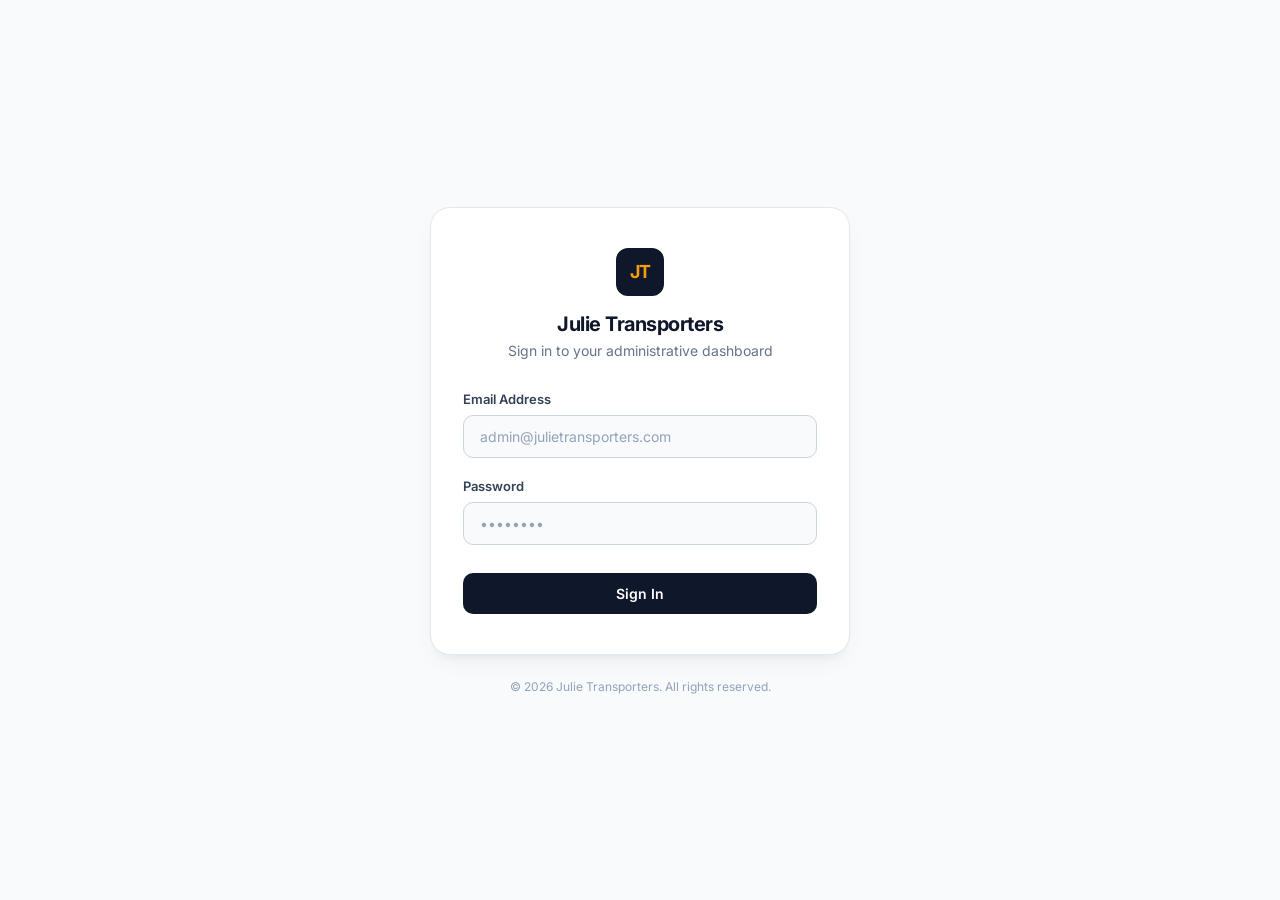
==== admin/admin-login.html @ 3b7c0ea9 "Added api.js and storage.js IIFExpressions" ====
<!DOCTYPE html>
<html lang="en">
<head>
    <meta charset="UTF-8">
    <meta name="viewport" content="width=device-width, initial-scale=1.0">
    <title>Admin Login — Julie Transporters</title>
    <link rel="preconnect" href="https://fonts.googleapis.com">
    <link rel="preconnect" href="https://fonts.gstatic.com" crossorigin>
    <link href="https://fonts.googleapis.com/css2?family=Inter:wght@400;500;600;700&display=swap" rel="stylesheet">
    <link rel="stylesheet" href="../css/global.css">
    <link rel="stylesheet" href="../css/components.css">
    <link rel="stylesheet" href="./css/login.css">
</head>
<style></style>
<body>
    <div class="login-container">
        <div class="login-card">
            <div class="brand-header">
                <div class="brand-logo">JT</div>
                <h1>Julie Transporters</h1>
                <p>Sign in to your administrative dashboard</p>
            </div>

            <form id="loginForm" class="login-form" novalidate>
                <div class="form-group">
                    <label for="email">Email Address</label>
                    <input 
                        type="email" 
                        id="email" 
                        name="email" 
                        required 
                        placeholder="admin@julietransporters.com"
                        autocomplete="email"
                    >
                </div>

                <div class="form-group">
                    <label for="password">Password</label>
                    <input 
                        type="password" 
                        id="password" 
                        name="password" 
                        required 
                        placeholder="••••••••"
                        autocomplete="current-password"
                    >
                </div>

                <button type="submit" id="submitBtn" class="btn-primary">
                    <span class="btn-text">Sign In</span>
                </button>
            </form>
        </div>
        
        <footer class="login-footer">
            <p>&copy; 2026 Julie Transporters. All rights reserved.</p>
        </footer>
    </div>

    <!-- Toast Container -->
    <div class="toast-container"></div>

    <!-- Scripts -->
    <script src="../js/utils/storage.js"></script>
    <script src="../js/api.js"></script>
    <script type="module" src="./js/login.js"></script>
</body>
</html>
---- admin/css/login.css ----
body {
    background-color: #F8FAFC;
    font-family: 'Inter', sans-serif;
    color: #0F172A;
    min-height: 100vh;
    display: flex;
    align-items: center;
    justify-content: center;
    margin: 0;
}

.login-container {
    width: 100%;
    max-width: 420px;
    padding: 24px;
}

.login-card {
    background: #FFFFFF;
    border: 1px solid #E2E8F0;
    border-radius: 20px;
    padding: 40px 32px;
    box-shadow: 0 10px 25px -5px rgba(15, 23, 42, 0.05), 0 8px 10px -6px rgba(15, 23, 42, 0.05);
}

.brand-header {
    text-align: center;
    margin-bottom: 32px;
}

.brand-logo {
    width: 48px;
    height: 48px;
    background: #0F172A;
    color: #F59E0B;
    font-weight: 700;
    font-size: 18px;
    display: flex;
    align-items: center;
    justify-content: center;
    border-radius: 12px;
    margin: 0 auto 16px auto;
    letter-spacing: -0.5px;
}

.brand-header h1 {
    font-size: 20px;
    font-weight: 700;
    color: #0F172A;
    margin: 0 0 6px 0;
    letter-spacing: -0.025em;
}

.brand-header p {
    font-size: 14px;
    color: #64748B;
    margin: 0;
}

.login-form {
    display: flex;
    flex-direction: column;
    gap: 20px;
}

.form-group {
    display: flex;
    flex-direction: column;
    gap: 8px;
}

.form-group label {
    font-size: 13px;
    font-weight: 600;
    color: #334155;
}

.form-group input {
    width: 100%;
    padding: 12px 16px;
    font-size: 14px;
    font-family: 'Inter', sans-serif;
    color: #0F172A;
    background: #F8FAFC;
    border: 1px solid #CBD5E1;
    border-radius: 10px;
    outline: none;
    transition: all 0.2s ease;
    box-sizing: border-box;
}

.form-group input:focus {
    background: #FFFFFF;
    border-color: #0F172A;
    box-shadow: 0 0 0 3px rgba(15, 23, 42, 0.1);
}

.form-group input::placeholder {
    color: #94A3B8;
}

.btn-primary {
    width: 100%;
    padding: 12px 16px;
    margin-top: 8px;
    background: #0F172A;
    color: #FFFFFF;
    font-family: 'Inter', sans-serif;
    font-size: 14px;
    font-weight: 600;
    border: none;
    border-radius: 10px;
    cursor: pointer;
    transition: background 0.2s ease, transform 0.1s ease;
}

.btn-primary:hover {
    background: #1E293B;
}

.btn-primary:active {
    transform: scale(0.98);
}

.btn-primary:disabled {
    opacity: 0.7;
    cursor: not-allowed;
}

.login-footer {
    text-align: center;
    margin-top: 24px;
}

.login-footer p {
    font-size: 12px;
    color: #94A3B8;
    margin: 0;
}
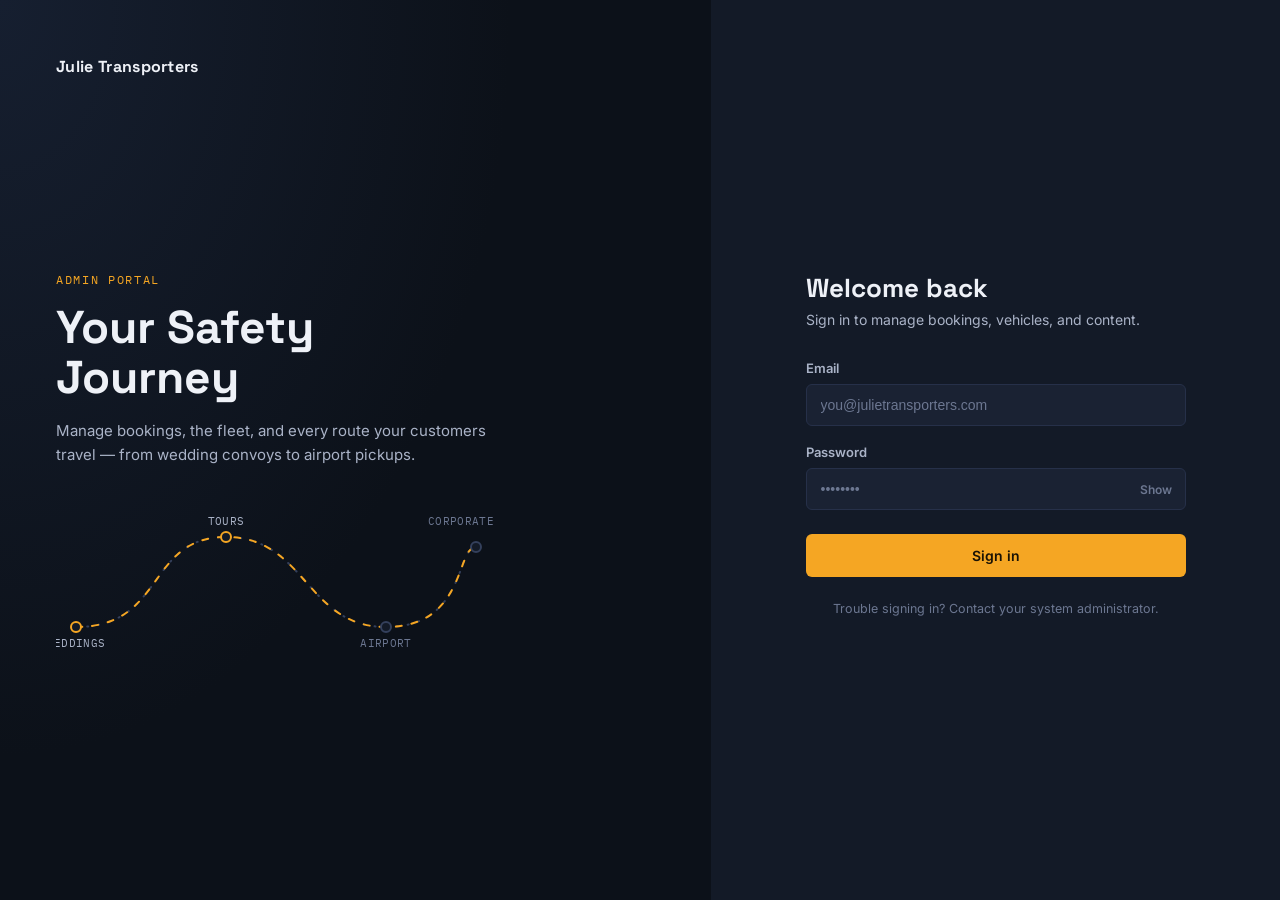
==== commit b16d4a98: "Before adding the local Postgress DataQuerying" ====
--- a/admin/admin-login.html
+++ b/admin/admin-login.html
@@ -1,68 +1,119 @@
 <!DOCTYPE html>
 <html lang="en">
 <head>
-    <meta charset="UTF-8">
-    <meta name="viewport" content="width=device-width, initial-scale=1.0">
-    <title>Admin Login — Julie Transporters</title>
-    <link rel="preconnect" href="https://fonts.googleapis.com">
-    <link rel="preconnect" href="https://fonts.gstatic.com" crossorigin>
-    <link href="https://fonts.googleapis.com/css2?family=Inter:wght@400;500;600;700&display=swap" rel="stylesheet">
-    <link rel="stylesheet" href="../css/global.css">
-    <link rel="stylesheet" href="../css/components.css">
+  <meta charset="UTF-8" />
+  <meta name="viewport" content="width=device-width, initial-scale=1.0" />
+  <title>Admin Login — Julie Transporters</title>
+  <link rel="preconnect" href="https://fonts.googleapis.com" />
+  <link rel="preconnect" href="https://fonts.gstatic.com" crossorigin />
+  <link
+    href="https://fonts.googleapis.com/css2?family=Space+Grotesk:wght@500;600;700&family=Inter:wght@400;500;600;700&family=IBM+Plex+Mono:wght@400;500&display=swap"
+    rel="stylesheet"
+  />
+      <link rel="stylesheet" href="../../css/components/toast.css">
     <link rel="stylesheet" href="./css/login.css">
 </head>
-<style></style>
 <body>
-    <div class="login-container">
-        <div class="login-card">
-            <div class="brand-header">
-                <div class="brand-logo">JT</div>
-                <h1>Julie Transporters</h1>
-                <p>Sign in to your administrative dashboard</p>
+  <div class="login-shell">
+    <!-- Brand / journey panel -->
+    <section class="brand-panel">
+      <div class="brand-mark">
+        <strong>Julie Transporters</strong>
+      </div>
+
+      <div class="brand-copy">
+        <p class="brand-eyebrow">Admin Portal</p>
+        <h1 class="brand-headline">Your Safety<br />Journey</h1>
+        <p class="brand-sub">
+          Manage bookings, the fleet, and every route your customers travel —
+          from wedding convoys to airport pickups.
+        </p>
+
+        <div class="route-wrap">
+          <svg class="route-svg" viewBox="0 0 440 150" fill="none" xmlns="http://www.w3.org/2000/svg" role="img" aria-label="Route connecting Weddings, Tours, Airport, and Corporate services">
+            <path class="route-path" d="M20 120 C 110 120, 90 30, 170 30 S 250 120, 330 120 S 400 40, 420 40" />
+            <path class="route-path route-path--active" d="M20 120 C 110 120, 90 30, 170 30 S 250 120, 330 120 S 400 40, 420 40" />
+
+            <g class="route-stop route-stop--passed">
+              <circle cx="20" cy="120" r="5" />
+              <text x="20" y="140" text-anchor="middle">Weddings</text>
+            </g>
+            <g class="route-stop route-stop--passed">
+              <circle cx="170" cy="30" r="5" />
+              <text x="170" y="18" text-anchor="middle">Tours</text>
+            </g>
+            <g class="route-stop">
+              <circle cx="330" cy="120" r="5" />
+              <text x="330" y="140" text-anchor="middle">Airport</text>
+            </g>
+            <g class="route-stop">
+              <circle cx="420" cy="40" r="5" />
+              <text x="405" y="18" text-anchor="middle">Corporate</text>
+            </g>
+          </svg>
+        </div>
+
+      </div>
+
+      <div></div>
+    </section>
+
+    <!-- Login form panel -->
+    <section class="form-panel">
+      <div class="login-card">
+        <div class="login-card__mobile-mark">
+          <strong style="font-family: var(--font-display); color: var(--text-primary); font-size: 14px;">Julie Transporters</strong>
+        </div>
+
+        <h1>Welcome back</h1>
+        <p class="lede">Sign in to manage bookings, vehicles, and content.</p>
+
+        <div id="form-alert" class="form-alert" role="alert"></div>
+
+        <form id="loginForm" novalidate method="post" action="/auth/login">
+          <div class="field">
+            <label for="email">Email</label>
+            <div class="field-control">
+              <input
+                type="email"
+                id="email"
+                name="email"
+                placeholder="you@julietransporters.com"
+                autocomplete="username"
+              />
             </div>
+            <div class="field-error" id="email-error"></div>
+          </div>
 
-            <form id="loginForm" class="login-form" novalidate>
-                <div class="form-group">
-                    <label for="email">Email Address</label>
-                    <input 
-                        type="email" 
-                        id="email" 
-                        name="email" 
-                        required 
-                        placeholder="admin@julietransporters.com"
-                        autocomplete="email"
-                    >
-                </div>
+          <div class="field">
+            <label for="password">Password</label>
+            <div class="field-control">
+              <input
+                type="password"
+                id="password"
+                name="password"
+                placeholder="••••••••"
+                autocomplete="current-password"
+              />
+              <button type="button" class="field-toggle" id="password-toggle">Show</button>
+            </div>
+            <div class="field-error" id="password-error"></div>
+          </div>
 
-                <div class="form-group">
-                    <label for="password">Password</label>
-                    <input 
-                        type="password" 
-                        id="password" 
-                        name="password" 
-                        required 
-                        placeholder="••••••••"
-                        autocomplete="current-password"
-                    >
-                </div>
+          <button type="submit" class="btn btn--primary login-submit" id="submitBtn">
+            <span class="spinner"></span>
+            <span class="btn-label" id="btnText">Sign in</span>
+          </button>
+        </form>
 
-                <button type="submit" id="submitBtn" class="btn-primary">
-                    <span class="btn-text">Sign In</span>
-                </button>
-            </form>
-        </div>
-        
-        <footer class="login-footer">
-            <p>&copy; 2026 Julie Transporters. All rights reserved.</p>
-        </footer>
-    </div>
+        <p class="login-footnote">Trouble signing in? Contact your system administrator.</p>
+      </div>
+    </section>
+  </div>
+ <script src="../js/utils/storage.js"></script>
+    <script src="../js/utils/toast.js"></script>
+    <script src="../../js/api/api.js"></script>
+    <script type="module" src="./js/login.js"></script>
 
-    <!-- Toast Container -->
-    <div class="toast-container"></div>
-
-    <!-- Scripts -->
-    <script src="../js/utils/storage.js"></script>
-    <script src="../js/api.js"></script>
-    <script type="module" src="./js/login.js"></script>
 </body>
-</html>+</html>
--- a/admin/css/login.css
+++ b/admin/css/login.css
@@ -1,139 +1,493 @@
+/* ============================================================
+   Login page
+   ============================================================ */
+
+.login-shell {
+  display: grid;
+  grid-template-columns: 1fr;
+  min-height: 100vh;
+}
+
+@media (min-width: 900px) {
+  .login-shell {
+    grid-template-columns: minmax(0, 5fr) minmax(0, 4fr);
+  }
+}
+
+/* ---------- Brand panel ---------- */
+
+.brand-panel {
+  position: relative;
+  display: none;
+  flex-direction: column;
+  justify-content: space-between;
+  padding: 56px 56px 48px;
+  background: radial-gradient(120% 140% at 0% 0%, #161f30 0%, var(--bg-asphalt) 60%);
+  overflow: hidden;
+}
+
+@media (min-width: 900px) {
+  .brand-panel {
+    display: flex;
+  }
+}
+
+.brand-mark {
+  display: flex;
+  align-items: center;
+  gap: 10px;
+  font-family: var(--font-mono);
+  font-size: 12px;
+  letter-spacing: 0.14em;
+  text-transform: uppercase;
+  color: var(--text-muted);
+}
+
+.brand-mark strong {
+  color: var(--text-primary);
+  font-family: var(--font-display);
+  font-size: 16px;
+  letter-spacing: 0.02em;
+  text-transform: none;
+}
+
+.brand-copy {
+  position: relative;
+  z-index: 2;
+  max-width: 440px;
+}
+
+.brand-eyebrow {
+  font-family: var(--font-mono);
+  font-size: 12px;
+  letter-spacing: 0.14em;
+  text-transform: uppercase;
+  color: var(--accent-amber);
+  margin: 0 0 16px;
+}
+
+.brand-headline {
+  font-family: var(--font-display);
+  font-size: clamp(34px, 4vw, 46px);
+  line-height: 1.08;
+  margin: 0 0 16px;
+  color: var(--text-primary);
+}
+
+.brand-sub {
+  font-size: 15px;
+  line-height: 1.6;
+  color: var(--text-secondary);
+  margin: 0;
+}
+
+/* ---------- Route line signature ---------- */
+
+.route-wrap {
+  position: relative;
+  z-index: 1;
+  margin-top: 40px;
+}
+
+.route-svg {
+  width: 100%;
+  height: auto;
+  display: block;
+}
+
+.route-path {
+  fill: none;
+  stroke: var(--border-strong);
+  stroke-width: 2;
+  stroke-dasharray: 1 10;
+  stroke-linecap: round;
+}
+
+.route-path--active {
+  stroke: var(--accent-amber);
+  stroke-dasharray: 6 10;
+  animation: travel 5s linear infinite;
+}
+
+@keyframes travel {
+  to {
+    stroke-dashoffset: -160;
+  }
+}
+
+.route-stop circle {
+  fill: var(--bg-panel);
+  stroke: var(--border-strong);
+  stroke-width: 2;
+}
+
+.route-stop--passed circle {
+  stroke: var(--accent-amber);
+}
+
+.route-stop text {
+  font-family: var(--font-mono);
+  font-size: 10.5px;
+  letter-spacing: 0.03em;
+  fill: var(--text-muted);
+  text-transform: uppercase;
+}
+
+.route-stop--passed text {
+  fill: var(--text-secondary);
+}
+
+/* ---------- Form panel ---------- */
+
+.form-panel {
+  display: flex;
+  align-items: center;
+  justify-content: center;
+  padding: 32px 24px;
+  background: var(--bg-panel);
+}
+
+.login-card {
+  width: 100%;
+  max-width: 380px;
+}
+
+.login-card__mobile-mark {
+  display: flex;
+  align-items: center;
+  gap: 8px;
+  margin-bottom: 32px;
+  font-family: var(--font-mono);
+  font-size: 12px;
+  letter-spacing: 0.12em;
+  text-transform: uppercase;
+  color: var(--text-muted);
+}
+
+@media (min-width: 900px) {
+  .login-card__mobile-mark {
+    display: none;
+  }
+}
+
+.login-card h1 {
+  font-family: var(--font-display);
+  font-size: 26px;
+  margin: 0 0 6px;
+}
+
+.login-card p.lede {
+  color: var(--text-secondary);
+  font-size: 14px;
+  margin: 0 0 32px;
+}
+
+.field {
+  margin-bottom: 18px;
+}
+
+.field label {
+  display: block;
+  font-size: 13px;
+  font-weight: 600;
+  color: var(--text-secondary);
+  margin-bottom: 8px;
+}
+
+.field-control {
+  position: relative;
+}
+
+.field input {
+  width: 100%;
+  background: var(--bg-panel-raised);
+  border: 1px solid var(--border-subtle);
+  border-radius: var(--radius-sm);
+  padding: 12px 14px;
+  font-size: 14px;
+  color: var(--text-primary);
+  transition: border-color 0.15s ease, background 0.15s ease;
+}
+
+.field input::placeholder {
+  color: var(--text-muted);
+}
+
+.field input:focus {
+  border-color: var(--accent-amber);
+  background: var(--bg-panel-hover);
+  outline: none;
+}
+
+.field input.has-error {
+  border-color: var(--signal-red);
+}
+
+.field-toggle {
+  position: absolute;
+  right: 6px;
+  top: 50%;
+  transform: translateY(-50%);
+  background: none;
+  border: none;
+  color: var(--text-muted);
+  font-size: 12px;
+  font-weight: 600;
+  cursor: pointer;
+  padding: 6px 8px;
+}
+
+.field-toggle:hover {
+  color: var(--text-primary);
+}
+
+.field-error {
+  font-size: 12.5px;
+  color: var(--signal-red);
+  margin-top: 6px;
+  display: none;
+}
+
+.field-error.is-visible {
+  display: block;
+}
+
+.form-alert {
+  display: none;
+  align-items: flex-start;
+  gap: 10px;
+  background: var(--signal-red-dim);
+  border: 1px solid rgba(240, 85, 75, 0.35);
+  color: #ffb3ad;
+  border-radius: var(--radius-sm);
+  padding: 12px 14px;
+  font-size: 13.5px;
+  margin-bottom: 20px;
+  line-height: 1.5;
+}
+
+.form-alert.is-visible {
+  display: flex;
+}
+
+.login-submit {
+  width: 100%;
+  margin-top: 6px;
+}
+
+.login-footnote {
+  margin-top: 24px;
+  font-size: 12.5px;
+  color: var(--text-muted);
+  text-align: center;
+}
+
+
+/* ============================================================
+   Julie Transporters — Admin UI
+   Design tokens
+   ============================================================ */
+
+:root {
+  /* Surfaces */
+  --bg-asphalt: #0c1119;
+  --bg-panel: #131a27;
+  --bg-panel-raised: #1a2233;
+  --bg-panel-hover: #202a3f;
+  --border-subtle: #263049;
+  --border-strong: #34405c;
+
+  /* Text */
+  --text-primary: #eef1f7;
+  --text-secondary: #aab3c7;
+  --text-muted: #6c7791;
+
+  /* Signal / accent */
+  --accent-amber: #f5a623;
+  --accent-amber-hover: #ffb84d;
+  --accent-amber-dim: rgba(245, 166, 35, 0.14);
+  --signal-green: #4ade80;
+  --signal-green-dim: rgba(74, 222, 128, 0.14);
+  --signal-red: #f0554b;
+  --signal-red-dim: rgba(240, 85, 75, 0.14);
+  --signal-blue: #5b9df5;
+  --signal-blue-dim: rgba(91, 157, 245, 0.14);
+  --signal-slate: #8891a6;
+  --signal-slate-dim: rgba(136, 145, 166, 0.14);
+
+  /* Type */
+  --font-display: "Space Grotesk", "Segoe UI", sans-serif;
+  --font-body: "Inter", "Segoe UI", sans-serif;
+  --font-mono: "IBM Plex Mono", "Courier New", monospace;
+
+  /* Rhythm */
+  --radius-sm: 6px;
+  --radius-md: 10px;
+  --radius-lg: 16px;
+  --shadow-panel: 0 20px 50px -20px rgba(0, 0, 0, 0.6);
+}
+
+* {
+  box-sizing: border-box;
+}
+
+html,
 body {
-    background-color: #F8FAFC;
-    font-family: 'Inter', sans-serif;
-    color: #0F172A;
-    min-height: 100vh;
-    display: flex;
-    align-items: center;
-    justify-content: center;
-    margin: 0;
-}
-
-.login-container {
-    width: 100%;
-    max-width: 420px;
-    padding: 24px;
-}
-
-.login-card {
-    background: #FFFFFF;
-    border: 1px solid #E2E8F0;
-    border-radius: 20px;
-    padding: 40px 32px;
-    box-shadow: 0 10px 25px -5px rgba(15, 23, 42, 0.05), 0 8px 10px -6px rgba(15, 23, 42, 0.05);
-}
-
-.brand-header {
-    text-align: center;
-    margin-bottom: 32px;
-}
-
-.brand-logo {
-    width: 48px;
-    height: 48px;
-    background: #0F172A;
-    color: #F59E0B;
-    font-weight: 700;
-    font-size: 18px;
-    display: flex;
-    align-items: center;
-    justify-content: center;
-    border-radius: 12px;
-    margin: 0 auto 16px auto;
-    letter-spacing: -0.5px;
-}
-
-.brand-header h1 {
-    font-size: 20px;
-    font-weight: 700;
-    color: #0F172A;
-    margin: 0 0 6px 0;
-    letter-spacing: -0.025em;
-}
-
-.brand-header p {
-    font-size: 14px;
-    color: #64748B;
-    margin: 0;
-}
-
-.login-form {
-    display: flex;
-    flex-direction: column;
-    gap: 20px;
-}
-
-.form-group {
-    display: flex;
-    flex-direction: column;
-    gap: 8px;
-}
-
-.form-group label {
-    font-size: 13px;
-    font-weight: 600;
-    color: #334155;
-}
-
-.form-group input {
-    width: 100%;
-    padding: 12px 16px;
-    font-size: 14px;
-    font-family: 'Inter', sans-serif;
-    color: #0F172A;
-    background: #F8FAFC;
-    border: 1px solid #CBD5E1;
-    border-radius: 10px;
-    outline: none;
-    transition: all 0.2s ease;
-    box-sizing: border-box;
-}
-
-.form-group input:focus {
-    background: #FFFFFF;
-    border-color: #0F172A;
-    box-shadow: 0 0 0 3px rgba(15, 23, 42, 0.1);
-}
-
-.form-group input::placeholder {
-    color: #94A3B8;
-}
-
-.btn-primary {
-    width: 100%;
-    padding: 12px 16px;
-    margin-top: 8px;
-    background: #0F172A;
-    color: #FFFFFF;
-    font-family: 'Inter', sans-serif;
-    font-size: 14px;
-    font-weight: 600;
-    border: none;
-    border-radius: 10px;
-    cursor: pointer;
-    transition: background 0.2s ease, transform 0.1s ease;
-}
-
-.btn-primary:hover {
-    background: #1E293B;
-}
-
-.btn-primary:active {
-    transform: scale(0.98);
-}
-
-.btn-primary:disabled {
-    opacity: 0.7;
-    cursor: not-allowed;
-}
-
-.login-footer {
-    text-align: center;
-    margin-top: 24px;
-}
-
-.login-footer p {
-    font-size: 12px;
-    color: #94A3B8;
-    margin: 0;
-}+  margin: 0;
+  padding: 0;
+  background: var(--bg-asphalt);
+  color: var(--text-primary);
+  font-family: var(--font-body);
+  -webkit-font-smoothing: antialiased;
+}
+
+body {
+  min-height: 100vh;
+}
+
+a {
+  color: inherit;
+}
+
+button {
+  font-family: inherit;
+}
+
+:focus-visible {
+  outline: 2px solid var(--accent-amber);
+  outline-offset: 2px;
+}
+
+@media (prefers-reduced-motion: reduce) {
+  * {
+    animation-duration: 0.001ms !important;
+    animation-iteration-count: 1 !important;
+    transition-duration: 0.001ms !important;
+  }
+}
+
+/* ============================================================
+   Shared bits: pills, mono tags, buttons
+   ============================================================ */
+
+.pill {
+  display: inline-flex;
+  align-items: center;
+  gap: 6px;
+  padding: 4px 10px;
+  border-radius: 999px;
+  font-size: 12px;
+  font-weight: 600;
+  letter-spacing: 0.02em;
+  text-transform: capitalize;
+  white-space: nowrap;
+}
+
+.pill::before {
+  content: "";
+  width: 6px;
+  height: 6px;
+  border-radius: 50%;
+  background: currentColor;
+}
+
+.pill--pending {
+  background: var(--signal-blue-dim);
+  color: var(--signal-blue);
+}
+.pill--contacted {
+  background: var(--accent-amber-dim);
+  color: var(--accent-amber);
+}
+.pill--confirmed {
+  background: var(--signal-green-dim);
+  color: var(--signal-green);
+}
+.pill--completed {
+  background: var(--signal-slate-dim);
+  color: var(--signal-slate);
+}
+.pill--cancelled {
+  background: var(--signal-red-dim);
+  color: var(--signal-red);
+}
+.pill--available {
+  background: var(--signal-green-dim);
+  color: var(--signal-green);
+}
+.pill--unavailable {
+  background: var(--signal-red-dim);
+  color: var(--signal-red);
+}
+
+.mono {
+  font-family: var(--font-mono);
+  letter-spacing: 0.01em;
+}
+
+.btn {
+  display: inline-flex;
+  align-items: center;
+  justify-content: center;
+  gap: 8px;
+  border: 1px solid transparent;
+  border-radius: var(--radius-sm);
+  padding: 12px 20px;
+  font-size: 14px;
+  font-weight: 600;
+  cursor: pointer;
+  transition: background 0.15s ease, border-color 0.15s ease, transform 0.1s ease;
+}
+
+.btn:active {
+  transform: translateY(1px);
+}
+
+.btn--primary {
+  background: var(--accent-amber);
+  color: #191205;
+}
+
+.btn--primary:hover {
+  background: var(--accent-amber-hover);
+}
+
+.btn--ghost {
+  background: transparent;
+  border-color: var(--border-strong);
+  color: var(--text-secondary);
+}
+
+.btn--ghost:hover {
+  border-color: var(--accent-amber);
+  color: var(--text-primary);
+}
+
+.btn:disabled {
+  opacity: 0.55;
+  cursor: not-allowed;
+}
+
+.spinner {
+  width: 15px;
+  height: 15px;
+  border-radius: 50%;
+  border: 2px solid rgba(0, 0, 0, 0.25);
+  border-top-color: #191205;
+  animation: spin 0.7s linear infinite;
+  display: none;
+}
+
+.is-loading .spinner {
+  display: inline-block;
+}
+
+.is-loading .btn-label {
+  opacity: 0.85;
+}
+
+@keyframes spin {
+  to {
+    transform: rotate(360deg);
+  }
+}
